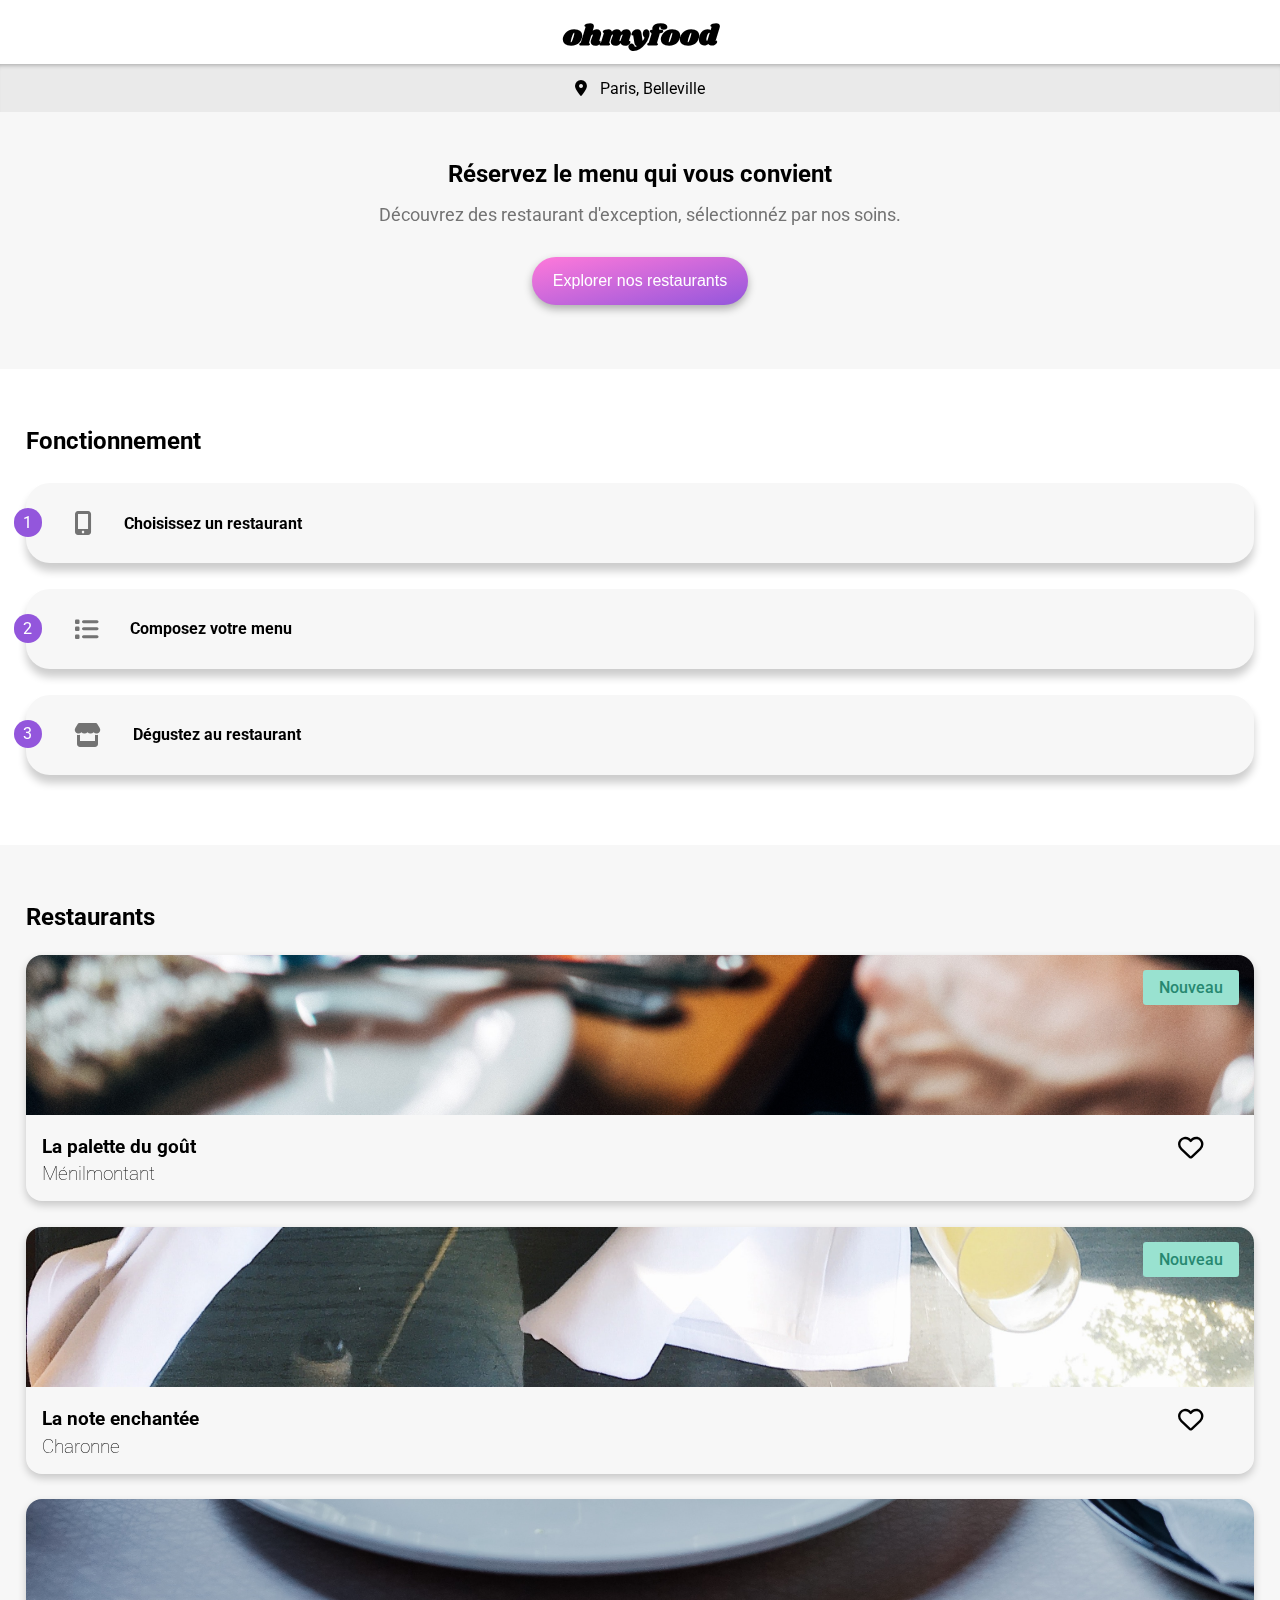
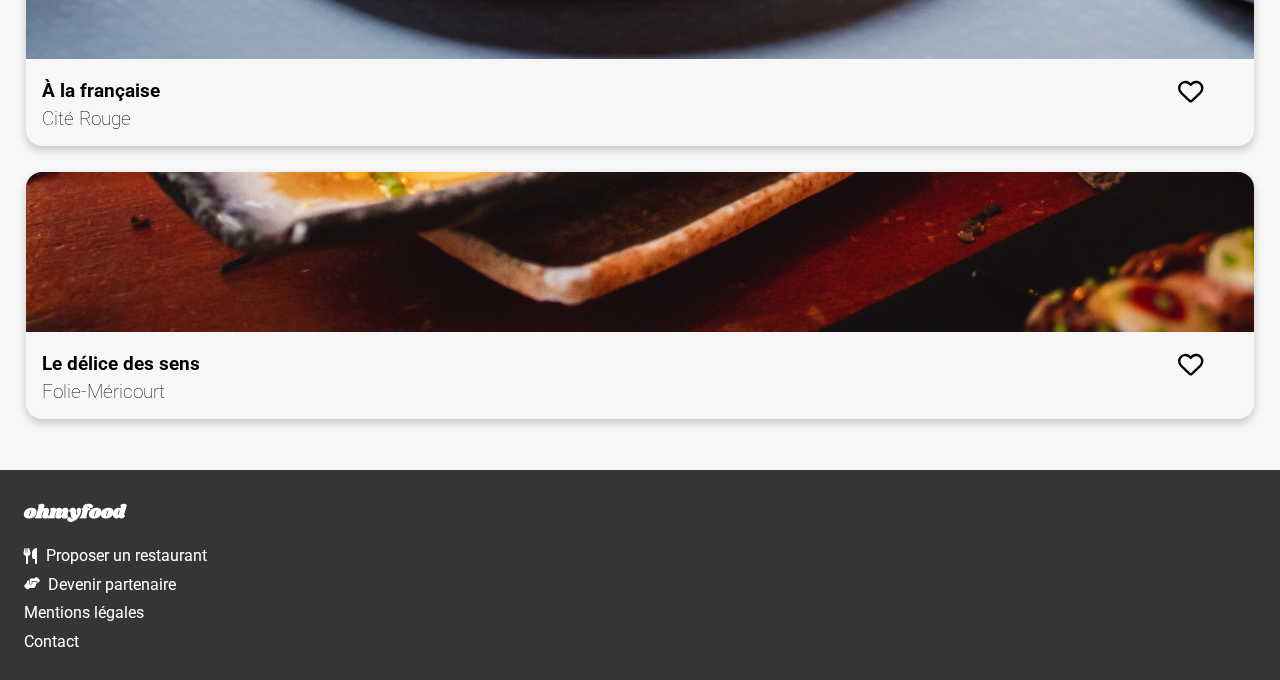
==== index.html @ 0cb82bc2 "added page loader and spinner" ====
<!DOCTYPE html>
<html lang="fr">
  <head>
    <meta charset="UTF-8" />
    <meta http-equiv="X-UA-Compatible" content="IE=edge" />
    <meta name="viewport" content="width=device-width, initial-scale=1.0" />
    <link rel="stylesheet" href="main.css" />
    <link
      rel="stylesheet"
      href="https://cdnjs.cloudflare.com/ajax/libs/font-awesome/6.2.0/css/all.min.css"
    />
    <title>ohmyfood</title>
  </head>
  <body>
    <div id="loader">
      <div id="spinner">
        <div id="spinner_2">
          <div id="spinner_3"></div>
        </div>
      </div>

      <h1 id="heading_spinner">ohmyfood</h1>
    </div>
    <nav class="navbar">
      <h1 class="heading_logo">ohmyfood</h1>
    </nav>
    <section class="location">
      <i class="fa-solid fa-location-dot"></i>
      <p>Paris, Belleville</p>
    </section>
    <section class="banner">
      <h2>Réservez le menu qui vous convient</h2>
      <p>Découvrez des restaurant d'exception, sélectionnéz par nos soins.</p>
      <button>Explorer nos restaurants</button>
    </section>
    <section class="operation">
      <h2 class="heading_operation">Fonctionnement</h2>
      <div class="card_operation">
        <span class="number_operation">1</span>
        <i class="icon_operation fa-solid fa-mobile-screen-button"></i>
        <p>Choisissez un restaurant</p>
      </div>
      <div class="card_operation">
        <span class="number_operation">2</span>
        <i class="icon_operation fa-solid fa-list"></i>
        <p>Composez votre menu</p>
      </div>
      <div class="card_operation">
        <span class="number_operation">3</span>
        <i class="icon_operation fa-solid fa-store"></i>
        <p>Dégustez au restaurant</p>
      </div>
    </section>
    <section id="restaurants" class="restaurants_cards">
      <h2>Restaurants</h2>
      <a href="pages/la-palette-du-gout.html">
        <div class="card">
          <img
            src="images/restaurants/jay-wennington-N_Y88TWmGwA-unsplash.jpg"
            alt="la-palette-du-gout"
          />
          <div id="new_restaurant">
            <span id="new_restaurant_text">Nouveau</span>
          </div>
          <div class="container">
            <div class="container_content">
              <h4>La palette du goût</h4>
              <p>Ménilmontant</p>
            </div>
            <div>
              <i class="heart fa-regular fa-heart"></i>
              <i class="full_heart fa-solid fa-heart"></i>
            </div>
          </div>
        </div>
      </a>
      <a href="pages/la-note-enchantee.html">
        <div class="card">
          <img
            src="images/restaurants/stil-u2Lp8tXIcjw-unsplash.jpg"
            alt="la-note-enchantée"
          />
          <div id="new_restaurant">
            <span id="new_restaurant_text">Nouveau</span>
          </div>
          <div class="container">
            <div class="container_content">
              <h4>La note enchantée</h4>
              <p>Charonne</p>
            </div>
            <i class="heart fa-regular fa-heart"></i>
            <i class="full_heart fa-solid fa-heart"></i>
          </div>
        </div>
      </a>
      <a href="pages/a-la-francais.html">
        <div class="card">
          <img
            src="images/restaurants/toa-heftiba-DQKerTsQwi0-unsplash.jpg"
            alt="à-la-française"
          />
          <div class="container">
            <div class="container_content">
              <h4>À la française</h4>
              <p>Cité Rouge</p>
            </div>
            <i class="heart fa-regular fa-heart"></i>
            <i class="full_heart fa-solid fa-heart"></i>
          </div>
        </div>
      </a>
      <a href="pages/le-delice-des-sens.html">
        <div class="card">
          <img
            src="images/restaurants/louis-hansel-shotsoflouis-qNBGVyOCY8Q-unsplash.jpg"
            alt="le-délice-des-sens"
          />
          <div class="container">
            <div class="container_content">
              <h4>Le délice des sens</h4>
              <p>Folie-Méricourt</p>
            </div>
            <i class="heart fa-regular fa-heart"></i>
            <i class="full_heart fa-solid fa-heart"></i>
          </div>
        </div>
      </a>
    </section>
    <footer class="footer">
      <a href="#"><h3>ohmyfood</h3></a>
      <a href="#" class="footer_link_icon">
        <i class="fa-solid fa-utensils"></i>
        <span>Proposer un restaurant</span>
      </a>
      <a href="#" class="footer_link_icon">
        <i class="fa-solid fa-handshake-angle"></i>
        <span>Devenir partenaire</span>
      </a>
      <a href="#">Mentions légales</a>
      <a href="#">Contact</a>
    </footer>
  </body>
</html>
---- main.css ----
/* Global variables */
@import url("https://fonts.googleapis.com/css2?family=Roboto:wght@300;400;500;700&family=Shrikhand&display=swap");
#loader {
  z-index: -10;
  position: fixed;
  top: 0;
  left: 0;
  display: flex;
  flex-direction: column;
  justify-content: center;
  align-items: center;
  height: 100vh;
  width: 100vw;
  background-image: linear-gradient(to bottom right, #9356dc, #278870);
  animation: loader 4.5s ease;
  opacity: 0;
}

#spinner {
  display: flex;
  justify-content: center;
  align-items: center;
  height: 4rem;
  width: 4rem;
  margin-bottom: 1rem;
  border: solid 5px #99e2d0;
  border-bottom-color: transparent;
  border-radius: 50%;
  animation: spinner 1.4s linear infinite;
}

#spinner_2 {
  display: flex;
  justify-content: center;
  align-items: center;
  height: 3rem;
  width: 3rem;
  border: solid 5px #9356dc;
  border-top-color: transparent;
  border-radius: 50%;
  animation: spinner 0.7s reverse linear infinite;
}

#spinner_3 {
  height: 2rem;
  width: 2rem;
  border: solid 5px #ff79da;
  border-right-color: transparent;
  border-radius: 50%;
  animation: spinner 0.7s linear infinite;
}

@keyframes second-spinner {
  0% {
    transform: rotate(360deg);
  }
  100% {
    transform: rotate(0deg);
  }
}
#heading_spinner {
  color: #ffffff;
}

/* Loader */
@keyframes loader {
  0% {
    z-index: 100;
    opacity: 1;
  }
  75% {
    opacity: 1;
  }
  100% {
    opacity: 0;
    z-index: 0;
  }
}
/* Spinner */
@keyframes spinner {
  0% {
    transform: rotate(0deg);
  }
  100% {
    transform: rotate(360deg);
  }
}
/* Menu List Fade in Animation */
@keyframes fadeIn {
  0% {
    opacity: 0;
    transform: translateY(20%);
  }
  100% {
    opacity: 1;
    transform: translateY(0%);
  }
}
/* Menu Check Icon Rotation */
@keyframes turnCheck {
  from {
    transform: rotate(0deg);
  }
  to {
    transform: rotate(360deg);
  }
}
* {
  margin: 0;
  padding: 0;
}

body {
  font-family: "Roboto", sans-serif;
}

h1 {
  font-family: "Shrikhand", cursive;
  font-size: 1.8rem;
}

/* Keeps nav and footer always on top and bottom */
.main_wrapper {
  display: flex;
  flex-direction: column;
  justify-content: flex-start;
  min-height: 100vh;
}

.footer {
  margin-top: auto;
}

/* Section Navbar */
.navbar {
  display: flex;
  justify-content: center;
  align-items: center;
  background-color: #ffffff;
  height: 4rem;
}
.navbar h1 {
  margin-top: 0.5rem;
}
.navbar a {
  color: #9356dc;
  text-decoration: none;
}

.location {
  display: flex;
  justify-content: center;
  align-items: center;
  height: 3rem;
  background-color: #eaeaea;
  box-shadow: inset 0px 5px 5px -4px rgba(0, 0, 0, 0.3);
}
.location i {
  margin-right: 0.8rem;
}

/* Section Banner */
.banner {
  background-color: #f7f7f7;
  padding: 2rem;
  text-align: center;
}
.banner h2 {
  margin: 0 1rem;
  padding: 1rem;
}
.banner p {
  margin: 0 0 2rem 0;
  font-size: 18px;
  color: #737373;
}

/* Section Operation */
.operation {
  display: flex;
  flex-direction: column;
  justify-content: center;
  margin: 2rem 0;
  padding: 1.6rem;
}
.operation h2 {
  margin: 0 0 1rem 0;
}

.number_operation {
  position: absolute;
  top: 25px;
  left: -12px;
  height: 0.8rem;
  width: 0.8rem;
  display: flex;
  justify-content: center;
  align-items: center;
  background-color: #9356dc;
  padding: 0.5rem;
  border-radius: 50%;
  color: #ffffff;
}

.card_operation {
  position: relative;
  display: flex;
  justify-content: flex-start;
  align-items: center;
  height: 5rem;
  margin: 0.8rem 0;
  background-color: #f7f7f7;
  border-radius: 1.5rem;
  box-shadow: 0 8px 8px rgba(0, 0, 0, 0.2);
  transition: 0.3s;
}
.card_operation p {
  font-weight: bold;
  font-size: 1rem;
}
.card_operation:hover {
  background-color: rgba(147, 86, 220, 0.1882352941);
  box-shadow: 0 15px 15px rgba(0, 0, 0, 0.3);
}
.card_operation:hover .icon_operation {
  color: #9356dc;
}

.icon_operation {
  margin: 0 2rem 0 3rem;
  color: #737373;
  font-size: 1.5rem;
}

/* Section cards restaurants */
.restaurants_cards {
  background-color: #f7f7f7;
  padding: 1.6rem;
}
.restaurants_cards a {
  text-decoration: none;
  color: black;
}
.restaurants_cards h2 {
  margin: 2rem 0 1.5rem 0;
}

.card {
  position: relative;
  margin-bottom: 1.6rem;
  box-shadow: 0 4px 8px 0 rgba(0, 0, 0, 0.2);
  transition: 0.3s;
  border-radius: 1rem;
  /* New Restaurant Icon */
}
.card:hover {
  box-shadow: 0 8px 16px 0 rgba(0, 0, 0, 0.2);
}
.card img {
  height: 10rem;
  object-fit: cover;
  object-position: bottom;
  border-radius: 1rem 1rem 0 0;
}
.card #new_restaurant {
  position: absolute;
  top: 15px;
  right: 15px;
  padding: 0.5rem 1rem;
  background-color: #99e2d0;
  border-radius: 0.2rem;
}
.card #new_restaurant_text {
  color: #278870;
  font-weight: 500;
}

.container {
  display: flex;
  justify-content: space-between;
  align-items: flex-start;
  padding: 1rem 1rem;
  font-size: 1.2rem;
}
.container p {
  margin-top: 0.3rem;
  font-weight: lighter;
}

/* Heart hover and transition */
.heart {
  position: absolute;
  right: 50px;
  z-index: 5;
  font-size: 1.6rem;
  transition: 0.8s ease-out;
}
.heart:hover {
  color: #9356dc;
}
.heart:hover + .full_heart {
  opacity: 1;
  transform: scale(1);
}

.full_heart {
  position: absolute;
  right: 50px;
  font-size: 1.6rem;
  color: #9356dc;
  transition: 0.8s ease-in-out;
  transform: scale(0.1);
  opacity: 0;
}

/* Footer */
.footer {
  display: flex;
  flex-direction: column;
  background-color: #353535;
  padding: 1.5rem;
}
.footer h3 {
  margin-bottom: 0.7rem;
  font-family: "Shrikhand", cursive;
}
.footer a {
  margin: 0.3rem 0;
  color: #ffffff;
  text-decoration: none;
}

.footer_link_icon {
  display: flex;
  align-items: center;
}
.footer_link_icon span {
  margin-left: 0.5rem;
}
.footer_link_icon .fa-handshake-angle {
  font-size: 0.8rem;
}

/* Positioning of back flash in navbar */
.right,
.left {
  flex: 1;
}

.left {
  margin: 0.5rem 0 0 2rem;
  font-size: 1.5rem;
}
.left i {
  color: black;
  transition: 0.2s;
}
.left i:hover {
  color: #9356dc;
  transform: scale(1.1);
}

.right {
  margin-right: 2rem;
}

/* Image section */
.img_restaurant {
  height: 14rem;
}

img {
  height: 18rem;
  width: 100%;
  object-fit: cover;
}

/* Section Menu */
.menu {
  padding: 1rem;
  background-color: #eaeaea;
  border-radius: 4rem 4rem 0 0;
}
.menu ul {
  list-style: none;
}

/* Heading Menu */
.menu_restaurant {
  position: relative;
  display: flex;
  justify-content: space-between;
  align-items: center;
  margin: 2rem 0;
}

#heart_restaurant {
  right: 20px;
}

#full_heart_restaurant {
  right: 20px;
}

/* Heading Menu Type */
.heading_menu_type {
  position: relative;
  margin-bottom: 2rem;
  font-size: 16px;
  font-weight: lighter;
}

.heading_menu_type::after {
  content: "";
  position: absolute;
  top: 25px;
  left: 0px;
  background-color: #99e2d0;
  height: 0.2rem;
  width: 2.5rem;
}

/* Menu Type (Starters, Mains, Desserts */
.menu_type {
  margin-bottom: 3rem;
}

/* Cards Restaurant */
.card_restaurant {
  display: flex;
  justify-content: space-between;
  height: 5rem;
  padding-left: 1rem;
  background-color: #ffffff;
  overflow: hidden;
  cursor: pointer;
}

.dish_name {
  font-size: 1.3rem;
  margin: 0 0 0.2rem 0;
  font-weight: 500;
  white-space: nowrap;
  text-overflow: ellipsis;
  overflow: hidden;
}

.dish_text {
  display: flex;
  flex-direction: column;
  justify-content: space-between;
  margin: 1rem 0;
  white-space: nowrap;
  text-overflow: ellipsis;
  overflow: hidden;
}

.dish_side {
  color: #737373;
  white-space: nowrap;
  text-overflow: ellipsis;
  overflow: hidden;
}

.dish_price {
  display: flex;
  align-items: flex-end;
  margin: 0 3rem 1rem auto;
  font-weight: 500;
}

.dish_check {
  display: flex;
  justify-content: center;
  align-items: center;
  margin-left: -1rem;
  margin-right: -3rem;
  padding: 1rem 1.4rem;
  width: 0;
  background-color: #99e2d0;
  border-radius: 0 1rem 1rem 0;
  visibility: hidden;
  transition: 0.7s;
}

.icon_check {
  color: #ffffff;
  font-size: 1.6rem;
}

/* Animation Check Dish */
.card_restaurant:hover .dish_check {
  margin-right: 0;
  width: 2rem;
  visibility: visible;
}

.card_restaurant:hover .icon_check {
  animation: turnCheck 0.7s;
}

/* Animation for menu */
.fade_in {
  animation: fadeIn 1.2s ease-out forwards;
  opacity: 0;
  transform: translateY(200%);
}

.fade_in_1 {
  animation-delay: 200ms;
}

.fade_in_2 {
  animation-delay: 400ms;
}

.fade_in_3 {
  animation-delay: 600ms;
}

.fade_in_4 {
  animation-delay: 800ms;
}

.fade_in_5 {
  animation-delay: 1000ms;
}

.fade_in_6 {
  animation-delay: 1200ms;
}

.fade_in_7 {
  animation-delay: 1400ms;
}

.fade_in_8 {
  animation-delay: 1600ms;
}

.fade_in_9 {
  animation-delay: 1800ms;
}

.fade_in_10 {
  animation-delay: 2000ms;
}

.fade_in_11 {
  animation-delay: 2200ms;
}

/* Button Restaurant */
#button_restaurant {
  display: flex;
  justify-content: center;
  align-items: center;
}
#button_restaurant button {
  width: 50%;
}

button {
  cursor: pointer;
  height: 3rem;
  margin-bottom: 2rem;
  padding: 0 1.3rem;
  transition: 0.3s;
  background-image: linear-gradient(to bottom right, #ff79da, #9356dc);
  border-radius: 1.5rem;
  border: none;
  box-shadow: 0 4px 8px rgba(0, 0, 0, 0.3);
  color: #ffffff;
  font-size: 1rem;
  font-weight: 500;
}

button:hover {
  box-shadow: 0 8px 16px rgba(0, 0, 0, 0.3);
  background-image: linear-gradient(to bottom right, rgba(255, 121, 218, 0.8196078431), rgba(147, 86, 220, 0.8196078431));
}

/*# sourceMappingURL=main.css.map */
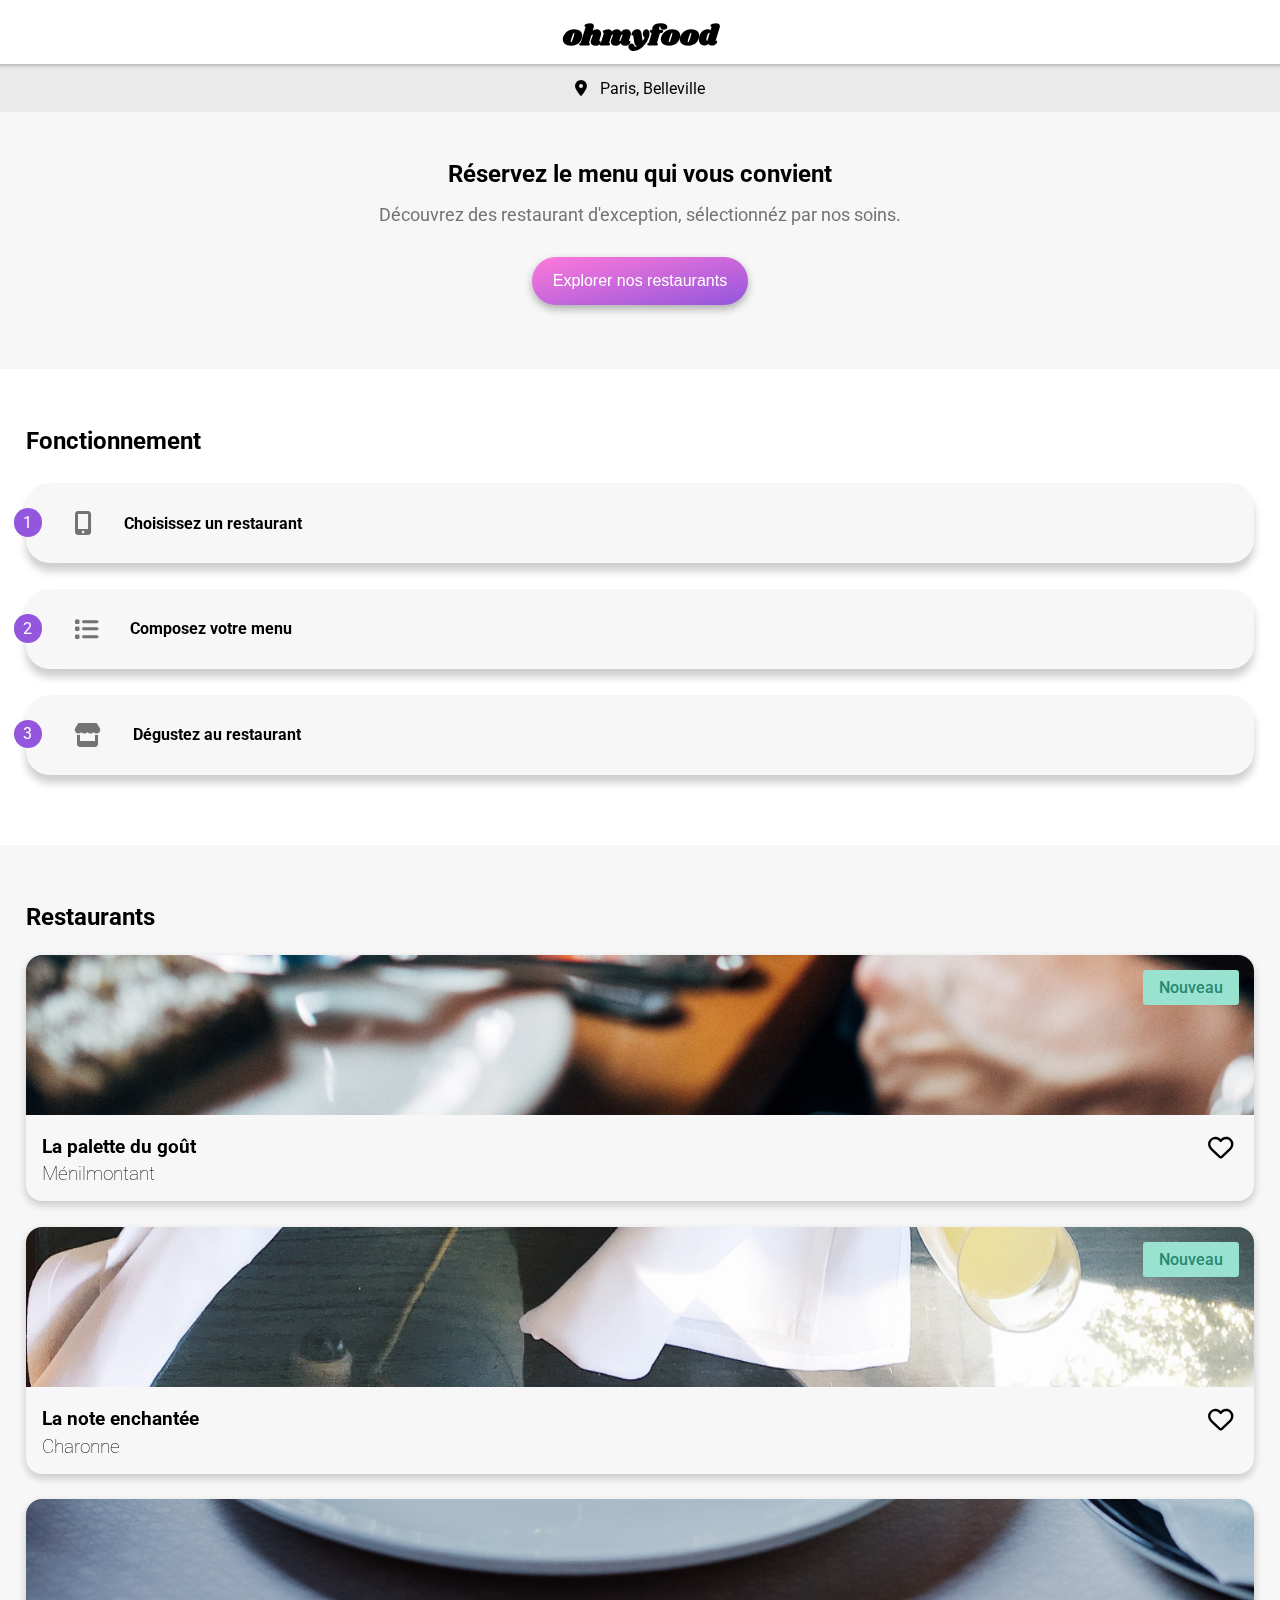
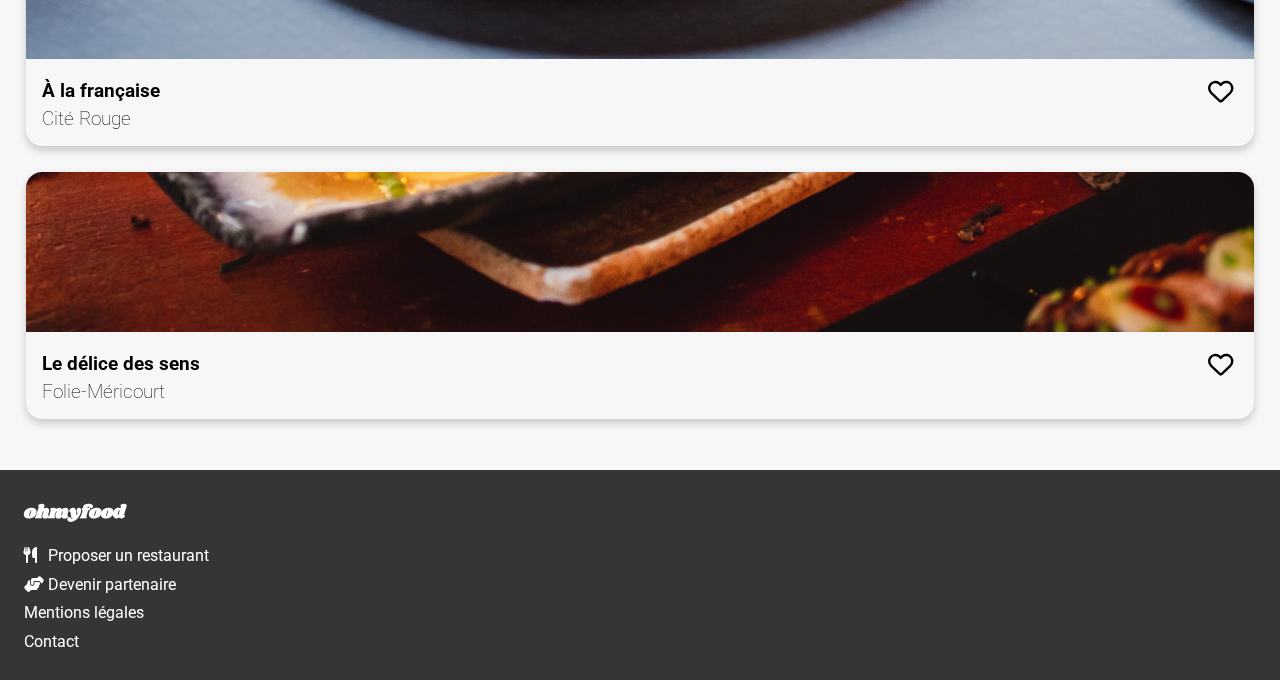
==== commit 6bb1f52e: "changes to css classes" ====
--- a/index.html
+++ b/index.html
@@ -4,7 +4,8 @@
     <meta charset="UTF-8" />
     <meta http-equiv="X-UA-Compatible" content="IE=edge" />
     <meta name="viewport" content="width=device-width, initial-scale=1.0" />
-    <link rel="stylesheet" href="main.css" />
+    <link rel="stylesheet" href="assets/main.css" />
+    <!-- FontAwesome Link -->
     <link
       rel="stylesheet"
       href="https://cdnjs.cloudflare.com/ajax/libs/font-awesome/6.2.0/css/all.min.css"
@@ -12,132 +13,152 @@
     <title>ohmyfood</title>
   </head>
   <body>
-    <div id="loader">
-      <div id="spinner">
-        <div id="spinner_2">
-          <div id="spinner_3"></div>
+    <header>
+      <!-- Navbar -->
+      <nav class="navbar">
+        <h1 class="navbar__logo">ohmyfood</h1>
+      </nav>
+    </header>
+    <main>
+      <!-- CSS Loader -->
+      <div id="loader">
+        <div id="spinner">
+          <div id="spinner_2">
+            <div id="spinner_3"></div>
+          </div>
         </div>
+        <span id="heading_spinner">ohmyfood</span>
       </div>
-
-      <h1 id="heading_spinner">ohmyfood</h1>
-    </div>
-    <nav class="navbar">
-      <h1 class="heading_logo">ohmyfood</h1>
-    </nav>
-    <section class="location">
-      <i class="fa-solid fa-location-dot"></i>
-      <p>Paris, Belleville</p>
-    </section>
-    <section class="banner">
-      <h2>Réservez le menu qui vous convient</h2>
-      <p>Découvrez des restaurant d'exception, sélectionnéz par nos soins.</p>
-      <button>Explorer nos restaurants</button>
-    </section>
-    <section class="operation">
-      <h2 class="heading_operation">Fonctionnement</h2>
-      <div class="card_operation">
-        <span class="number_operation">1</span>
-        <i class="icon_operation fa-solid fa-mobile-screen-button"></i>
-        <p>Choisissez un restaurant</p>
+      <!-- Main Content -->
+      <div class="location">
+        <i class="fa-solid fa-location-dot"></i>
+        <p>Paris, Belleville</p>
       </div>
-      <div class="card_operation">
-        <span class="number_operation">2</span>
-        <i class="icon_operation fa-solid fa-list"></i>
-        <p>Composez votre menu</p>
-      </div>
-      <div class="card_operation">
-        <span class="number_operation">3</span>
-        <i class="icon_operation fa-solid fa-store"></i>
-        <p>Dégustez au restaurant</p>
-      </div>
-    </section>
-    <section id="restaurants" class="restaurants_cards">
-      <h2>Restaurants</h2>
-      <a href="pages/la-palette-du-gout.html">
-        <div class="card">
-          <img
-            src="images/restaurants/jay-wennington-N_Y88TWmGwA-unsplash.jpg"
-            alt="la-palette-du-gout"
-          />
-          <div id="new_restaurant">
-            <span id="new_restaurant_text">Nouveau</span>
-          </div>
-          <div class="container">
-            <div class="container_content">
-              <h4>La palette du goût</h4>
-              <p>Ménilmontant</p>
+      <section class="banner">
+        <h2 class="banner__heading">Réservez le menu qui vous convient</h2>
+        <p class="banner__text">
+          Découvrez des restaurant d'exception, sélectionnéz par nos soins.
+        </p>
+        <button>Explorer nos restaurants</button>
+      </section>
+      <section class="operation">
+        <h2 class="operation__heading">Fonctionnement</h2>
+        <div class="operation__card">
+          <span class="operation__card__number">1</span>
+          <i class="operation__card__icon fa-solid fa-mobile-screen-button"></i>
+          <p class="operation__card__text">Choisissez un restaurant</p>
+        </div>
+        <div class="operation__card">
+          <span class="operation__card__number">2</span>
+          <i class="operation__card__icon fa-solid fa-list"></i>
+          <p class="operation__card__text">Composez votre menu</p>
+        </div>
+        <div class="operation__card">
+          <span class="operation__card__number">3</span>
+          <i class="operation__card__icon fa-solid fa-store"></i>
+          <p class="operation__card__text">Dégustez au restaurant</p>
+        </div>
+      </section>
+      <section class="restaurants__cards">
+        <h2 class="restaurants__cards__heading">Restaurants</h2>
+        <a href="pages/la-palette-du-gout.html">
+          <div class="card">
+            <img
+              class="card__img"
+              src="assets/images/restaurants/jay-wennington-N_Y88TWmGwA-unsplash.jpg"
+              alt="la-palette-du-gout"
+            />
+            <div class="card__new__icon">
+              <span class="card__new__text">Nouveau</span>
             </div>
-            <div>
-              <i class="heart fa-regular fa-heart"></i>
-              <i class="full_heart fa-solid fa-heart"></i>
+            <div class="container">
+              <div class="container__content">
+                <h4>La palette du goût</h4>
+                <p class="container__text">Ménilmontant</p>
+              </div>
+              <div class="heart">
+                <i class="heart__icon fa-regular fa-heart"></i>
+                <i class="full_heart fa-solid fa-heart"></i>
+              </div>
             </div>
           </div>
-        </div>
+        </a>
+        <a href="pages/la-note-enchantee.html">
+          <div class="card">
+            <img
+              class="card__img"
+              src="assets/images/restaurants/stil-u2Lp8tXIcjw-unsplash.jpg"
+              alt="la-note-enchantée"
+            />
+            <div class="card__new__icon">
+              <span class="card__new__text">Nouveau</span>
+            </div>
+            <div class="container">
+              <div class="container__content">
+                <h4>La note enchantée</h4>
+                <p class="container__text">Charonne</p>
+              </div>
+              <div class="heart">
+                <i class="heart__icon fa-regular fa-heart"></i>
+                <i class="full_heart fa-solid fa-heart"></i>
+              </div>
+            </div>
+          </div>
+        </a>
+        <a href="pages/a-la-francais.html">
+          <div class="card">
+            <img
+              class="card__img"
+              src="assets/images/restaurants/toa-heftiba-DQKerTsQwi0-unsplash.jpg"
+              alt="à-la-française"
+            />
+            <div class="container">
+              <div class="container__content">
+                <h4>À la française</h4>
+                <p class="container__text">Cité Rouge</p>
+              </div>
+              <div class="heart">
+                <i class="heart__icon fa-regular fa-heart"></i>
+                <i class="full_heart fa-solid fa-heart"></i>
+              </div>
+            </div>
+          </div>
+        </a>
+        <a href="pages/le-delice-des-sens.html">
+          <div class="card">
+            <img
+              class="card__img"
+              src="assets/images/restaurants/louis-hansel-shotsoflouis-qNBGVyOCY8Q-unsplash.jpg"
+              alt="le-délice-des-sens"
+            />
+            <div class="container">
+              <div class="container__content">
+                <h4>Le délice des sens</h4>
+                <p class="container__text">Folie-Méricourt</p>
+              </div>
+              <div class="heart">
+                <i class="heart__icon fa-regular fa-heart"></i>
+                <i class="full_heart fa-solid fa-heart"></i>
+              </div>
+            </div>
+          </div>
+        </a>
+      </section>
+    </main>
+    <footer class="footer">
+      <a class="footer__link" href="#"
+        ><h3 class="footer__heading">ohmyfood</h3></a
+      >
+      <a class="footer__link" href="#" class="footer__icon">
+        <i class="fa-solid fa-utensils"></i>
+        <span class="footer__icon__text">Proposer un restaurant</span>
       </a>
-      <a href="pages/la-note-enchantee.html">
-        <div class="card">
-          <img
-            src="images/restaurants/stil-u2Lp8tXIcjw-unsplash.jpg"
-            alt="la-note-enchantée"
-          />
-          <div id="new_restaurant">
-            <span id="new_restaurant_text">Nouveau</span>
-          </div>
-          <div class="container">
-            <div class="container_content">
-              <h4>La note enchantée</h4>
-              <p>Charonne</p>
-            </div>
-            <i class="heart fa-regular fa-heart"></i>
-            <i class="full_heart fa-solid fa-heart"></i>
-          </div>
-        </div>
-      </a>
-      <a href="pages/a-la-francais.html">
-        <div class="card">
-          <img
-            src="images/restaurants/toa-heftiba-DQKerTsQwi0-unsplash.jpg"
-            alt="à-la-française"
-          />
-          <div class="container">
-            <div class="container_content">
-              <h4>À la française</h4>
-              <p>Cité Rouge</p>
-            </div>
-            <i class="heart fa-regular fa-heart"></i>
-            <i class="full_heart fa-solid fa-heart"></i>
-          </div>
-        </div>
-      </a>
-      <a href="pages/le-delice-des-sens.html">
-        <div class="card">
-          <img
-            src="images/restaurants/louis-hansel-shotsoflouis-qNBGVyOCY8Q-unsplash.jpg"
-            alt="le-délice-des-sens"
-          />
-          <div class="container">
-            <div class="container_content">
-              <h4>Le délice des sens</h4>
-              <p>Folie-Méricourt</p>
-            </div>
-            <i class="heart fa-regular fa-heart"></i>
-            <i class="full_heart fa-solid fa-heart"></i>
-          </div>
-        </div>
-      </a>
-    </section>
-    <footer class="footer">
-      <a href="#"><h3>ohmyfood</h3></a>
-      <a href="#" class="footer_link_icon">
-        <i class="fa-solid fa-utensils"></i>
-        <span>Proposer un restaurant</span>
-      </a>
-      <a href="#" class="footer_link_icon">
+      <a class="footer__link" href="#" class="footer__icon">
         <i class="fa-solid fa-handshake-angle"></i>
         <span>Devenir partenaire</span>
       </a>
-      <a href="#">Mentions légales</a>
-      <a href="#">Contact</a>
+      <a class="footer__link" href="#">Mentions légales</a>
+      <a class="footer__link" href="mailto:ohmyfood@omg.com">Contact</a>
     </footer>
   </body>
 </html>
--- a/assets/main.css
+++ b/assets/main.css
@@ -0,0 +1,590 @@
+/* Global variables */
+@import url("https://fonts.googleapis.com/css2?family=Roboto:wght@300;400;500;700&family=Shrikhand&display=swap");
+#loader {
+  z-index: -10;
+  position: fixed;
+  top: 0;
+  left: 0;
+  display: flex;
+  flex-direction: column;
+  justify-content: center;
+  align-items: center;
+  height: 100vh;
+  width: 100vw;
+  background-image: linear-gradient(to top, #9356dc, #353535);
+  animation: loader 0.1s ease;
+  opacity: 0;
+}
+
+#spinner {
+  display: flex;
+  justify-content: center;
+  align-items: center;
+  height: 4rem;
+  width: 4rem;
+  margin-bottom: 1rem;
+  border: solid 5px #99e2d0;
+  border-bottom-color: transparent;
+  border-radius: 50%;
+  animation: spinner 1.4s linear infinite;
+}
+
+#spinner_2 {
+  display: flex;
+  justify-content: center;
+  align-items: center;
+  height: 3rem;
+  width: 3rem;
+  border: solid 5px #ff79da;
+  border-top-color: transparent;
+  border-radius: 50%;
+  animation: spinner 0.7s reverse linear infinite;
+}
+
+#spinner_3 {
+  height: 2rem;
+  width: 2rem;
+  border: solid 5px #ae80e5;
+  border-right-color: transparent;
+  border-radius: 50%;
+  animation: spinner 0.7s linear infinite;
+}
+
+#heading_spinner {
+  font-size: 2.5rem;
+  font-family: "Shrikhand", cursive;
+  text-shadow: 0.1em 0.1em 0 #353535;
+  color: #99e2d0;
+  animation: heading 4.5s infinite;
+  opacity: 1;
+}
+
+/* Loader */
+@keyframes loader {
+  0% {
+    z-index: 100;
+    opacity: 1;
+  }
+  75% {
+    opacity: 1;
+  }
+  100% {
+    opacity: 0;
+    z-index: 0;
+  }
+}
+@keyframes heading {
+  0% {
+    color: #ffffff;
+    opacity: 0;
+    transform: scale(0.1);
+  }
+  30% {
+    color: #99e2d0;
+    transform: scale(1.4);
+    text-shadow: 0.3em 0.3em 0 #353535;
+  }
+  60% {
+    color: #9356dc;
+    transform: scale(1);
+    text-shadow: 0.1em 0.1em 0 #353535;
+  }
+  100% {
+    color: #ff79da;
+    opacity: 1;
+    transform: scale(1.3);
+    text-shadow: 0.3em 0.3em 0 #353535;
+  }
+}
+/* Spinner */
+@keyframes spinner {
+  0% {
+    transform: rotate(0deg);
+  }
+  100% {
+    transform: rotate(360deg);
+  }
+}
+/* Menu List Fade in Animation */
+@keyframes fadeIn {
+  0% {
+    opacity: 0;
+    transform: translateY(20%);
+  }
+  100% {
+    opacity: 1;
+    transform: translateY(0%);
+  }
+}
+/* Menu Check Icon Rotation */
+@keyframes turnCheck {
+  from {
+    transform: rotate(0deg);
+  }
+  to {
+    transform: rotate(360deg);
+  }
+}
+* {
+  margin: 0;
+  padding: 0;
+  box-sizing: border-box;
+}
+
+body {
+  font-family: "Roboto", sans-serif;
+}
+
+h1 {
+  font-family: "Shrikhand", cursive;
+  font-size: 1.8rem;
+}
+
+/* Keeps nav and footer always on top and bottom */
+.main_wrapper {
+  display: flex;
+  flex-direction: column;
+  justify-content: flex-start;
+  min-height: 100vh;
+}
+
+.footer {
+  margin-top: auto;
+}
+
+/* Section Navbar */
+.navbar {
+  display: flex;
+  justify-content: center;
+  align-items: center;
+  background-color: #ffffff;
+  height: 4rem;
+}
+.navbar__logo {
+  margin-top: 0.5rem;
+}
+.navbar__link {
+  color: #9356dc;
+  text-decoration: none;
+}
+
+.location {
+  display: flex;
+  justify-content: center;
+  align-items: center;
+  height: 3rem;
+  background-color: #eaeaea;
+  box-shadow: inset 0px 5px 5px -4px rgba(0, 0, 0, 0.3);
+}
+.location i {
+  margin-right: 0.8rem;
+}
+
+/* Section Banner */
+.banner {
+  background-color: #f7f7f7;
+  padding: 2rem;
+  text-align: center;
+}
+.banner__heading {
+  margin: 0 1rem;
+  padding: 1rem;
+}
+.banner__text {
+  margin: 0 0 2rem 0;
+  font-size: 18px;
+  color: #737373;
+}
+
+/* Section Operation */
+.operation {
+  display: flex;
+  flex-direction: column;
+  justify-content: center;
+  margin: 2rem 0;
+  padding: 1.6rem;
+}
+.operation__heading {
+  margin: 0 0 1rem 0;
+}
+
+.operation__card {
+  position: relative;
+  display: flex;
+  justify-content: flex-start;
+  align-items: center;
+  height: 5rem;
+  margin: 0.8rem 0;
+  background-color: #f7f7f7;
+  border-radius: 1.5rem;
+  box-shadow: 0 8px 8px rgba(0, 0, 0, 0.2);
+  transition: 0.3s;
+}
+.operation__card__text {
+  font-weight: bold;
+  font-size: 1rem;
+}
+.operation__card:hover {
+  background-color: rgba(147, 86, 220, 0.1882352941);
+  box-shadow: 0 15px 15px rgba(0, 0, 0, 0.3);
+}
+.operation__card:hover .operation__card__icon {
+  color: #9356dc;
+}
+.operation__card__number {
+  position: absolute;
+  top: 25px;
+  left: -12px;
+  height: 1.8rem;
+  width: 1.8rem;
+  display: flex;
+  justify-content: center;
+  align-items: center;
+  background-color: #9356dc;
+  padding: 0.5rem;
+  border-radius: 50%;
+  color: #ffffff;
+}
+.operation__card__icon {
+  margin: 0 2rem 0 3rem;
+  color: #737373;
+  font-size: 1.5rem;
+}
+
+/* Section cards restaurants */
+.restaurants__cards {
+  background-color: #f7f7f7;
+  padding: 1.6rem;
+}
+.restaurants__cards a {
+  text-decoration: none;
+  color: black;
+}
+.restaurants__cards__heading {
+  margin: 2rem 0 1.5rem 0;
+}
+
+.card {
+  position: relative;
+  margin-bottom: 1.6rem;
+  box-shadow: 0 4px 8px 0 rgba(0, 0, 0, 0.2);
+  transition: 0.3s;
+  border-radius: 1rem;
+  /* New Restaurant Icon */
+}
+.card:hover {
+  box-shadow: 0 8px 16px 0 rgba(0, 0, 0, 0.2);
+}
+.card__img {
+  height: 10rem;
+  width: 100%;
+  object-fit: cover;
+  object-position: bottom;
+  border-radius: 1rem 1rem 0 0;
+}
+.card__new__icon {
+  position: absolute;
+  top: 15px;
+  right: 15px;
+  padding: 0.5rem 1rem;
+  background-color: #99e2d0;
+  border-radius: 0.2rem;
+}
+.card__new__text {
+  color: #278870;
+  font-weight: 500;
+}
+
+.container {
+  display: flex;
+  justify-content: space-between;
+  align-items: flex-start;
+  padding: 1rem 1rem;
+  font-size: 1.2rem;
+}
+.container__text {
+  margin-top: 0.3rem;
+  font-weight: lighter;
+}
+
+/* Heart hover and transition */
+.heart {
+  font-size: 1.6rem;
+}
+.heart__icon {
+  position: absolute;
+  right: 20px;
+  z-index: 5;
+  transition: 0.8s ease-out;
+}
+.heart__icon:hover {
+  cursor: pointer;
+  color: #9356dc;
+}
+.heart__icon:hover + .full_heart {
+  opacity: 1;
+  transform: scale(1);
+}
+.heart .full_heart {
+  position: absolute;
+  right: 20px;
+  font-size: 1.6rem;
+  color: #9356dc;
+  transition: 0.8s ease-in-out;
+  transform: scale(0.1);
+  opacity: 0;
+}
+
+/* Footer */
+.footer {
+  display: flex;
+  flex-direction: column;
+  background-color: #353535;
+  padding: 1.5rem;
+}
+.footer__heading {
+  margin-bottom: 0.7rem;
+  font-family: "Shrikhand", cursive;
+}
+.footer__link {
+  margin: 0.3rem 0;
+  color: #ffffff;
+  text-decoration: none;
+}
+.footer__icon {
+  display: flex;
+  align-items: center;
+}
+.footer__icon__text {
+  margin-left: 0.4rem;
+}
+.footer__icon .fa-handshake-angle {
+  font-size: 0.8rem;
+}
+
+/* Positioning of back flash in navbar */
+.nav__restaurant__right, .nav__restaurant__left {
+  flex: 1;
+}
+.nav__restaurant__left {
+  margin: 0.5rem 0 0 2rem;
+  font-size: 1.5rem;
+}
+.nav__restaurant__left__icon {
+  color: black;
+  transition: 0.2s;
+}
+.nav__restaurant__left__icon:hover {
+  color: #9356dc;
+  transform: scale(1.1);
+}
+.nav__restaurant__right {
+  margin-right: 2rem;
+}
+
+/* Image section */
+.restaurant__img {
+  height: 14rem;
+}
+.restaurant__img__photo {
+  height: 18rem;
+  width: 100%;
+  object-fit: cover;
+}
+
+/* Section Menu */
+.menu {
+  padding: 1rem;
+  background-color: #eaeaea;
+  border-radius: 4rem 4rem 0 0;
+}
+.menu ul {
+  list-style: none;
+}
+
+/* Heading Menu */
+.menu__restaurant {
+  position: relative;
+  display: flex;
+  justify-content: space-between;
+  align-items: center;
+  margin: 2rem 0;
+}
+
+.menu__restaurant__heart {
+  position: absolute;
+  top: 5px;
+  right: -5px;
+}
+
+.menu__type {
+  margin-bottom: 3rem;
+  /* Heading Menu Type */
+}
+.menu__type__heading {
+  position: relative;
+  margin-bottom: 2rem;
+  font-size: 16px;
+  font-weight: lighter;
+}
+.menu__type__heading::after {
+  content: "";
+  position: absolute;
+  top: 25px;
+  left: 0px;
+  background-color: #99e2d0;
+  height: 0.2rem;
+  width: 2.5rem;
+}
+
+/* Menu Type (Starters, Mains, Desserts */
+/* Cards Restaurant */
+.card__restaurant {
+  display: flex;
+  justify-content: space-between;
+  height: 5rem;
+  padding-left: 1rem;
+  background-color: #ffffff;
+  overflow: hidden;
+  cursor: pointer;
+  /* Animation Check Dish */
+}
+.card__restaurant:hover .check {
+  margin-right: 0;
+  width: 4rem;
+  visibility: visible;
+}
+.card__restaurant:hover .check__icon {
+  animation: turnCheck 0.5s ease;
+}
+
+.dish {
+  display: flex;
+  flex-direction: column;
+  justify-content: space-between;
+  margin: 1rem 0;
+  white-space: nowrap;
+  text-overflow: ellipsis;
+  overflow: hidden;
+}
+.dish__name {
+  font-size: 1.3rem;
+  margin: 0 0 0.2rem 0;
+  font-weight: 500;
+  white-space: nowrap;
+  text-overflow: ellipsis;
+  overflow: hidden;
+}
+.dish__side {
+  color: #737373;
+  white-space: nowrap;
+  text-overflow: ellipsis;
+  overflow: hidden;
+}
+.dish__price {
+  display: flex;
+  align-items: flex-end;
+  margin: 0 3rem 1rem auto;
+  font-weight: 500;
+}
+
+.check {
+  display: flex;
+  justify-content: center;
+  align-items: center;
+  margin-left: -1rem;
+  margin-right: -3rem;
+  padding: 1rem 1.4rem;
+  width: 0;
+  background-color: #99e2d0;
+  border-radius: 0 1rem 1rem 0;
+  visibility: hidden;
+  transition: 0.5s;
+}
+.check__icon {
+  color: #ffffff;
+  font-size: 1.6rem;
+}
+
+/* Animation for menu */
+.fade_in {
+  animation: fadeIn 1.2s ease-out forwards;
+  opacity: 0;
+  transform: translateY(200%);
+}
+
+.fade_in_1 {
+  animation-delay: 200ms;
+}
+
+.fade_in_2 {
+  animation-delay: 400ms;
+}
+
+.fade_in_3 {
+  animation-delay: 600ms;
+}
+
+.fade_in_4 {
+  animation-delay: 800ms;
+}
+
+.fade_in_5 {
+  animation-delay: 1000ms;
+}
+
+.fade_in_6 {
+  animation-delay: 1200ms;
+}
+
+.fade_in_7 {
+  animation-delay: 1400ms;
+}
+
+.fade_in_8 {
+  animation-delay: 1600ms;
+}
+
+.fade_in_9 {
+  animation-delay: 1800ms;
+}
+
+.fade_in_10 {
+  animation-delay: 2000ms;
+}
+
+.fade_in_11 {
+  animation-delay: 2200ms;
+}
+
+/* Button Restaurant */
+#button_restaurant {
+  display: flex;
+  justify-content: center;
+  align-items: center;
+}
+#button_restaurant button {
+  width: 50%;
+}
+
+button {
+  cursor: pointer;
+  height: 3rem;
+  margin-bottom: 2rem;
+  padding: 0 1.3rem;
+  transition: 0.3s;
+  background-image: linear-gradient(to bottom right, #ff79da, #9356dc);
+  border-radius: 1.5rem;
+  border: none;
+  box-shadow: 0 4px 8px rgba(0, 0, 0, 0.3);
+  color: #ffffff;
+  font-size: 1rem;
+  font-weight: 500;
+}
+
+button:hover {
+  box-shadow: 0 8px 16px rgba(0, 0, 0, 0.3);
+  background-image: linear-gradient(to bottom right, rgba(255, 121, 218, 0.8196078431), rgba(147, 86, 220, 0.8196078431));
+}
+
+/*# sourceMappingURL=main.css.map */
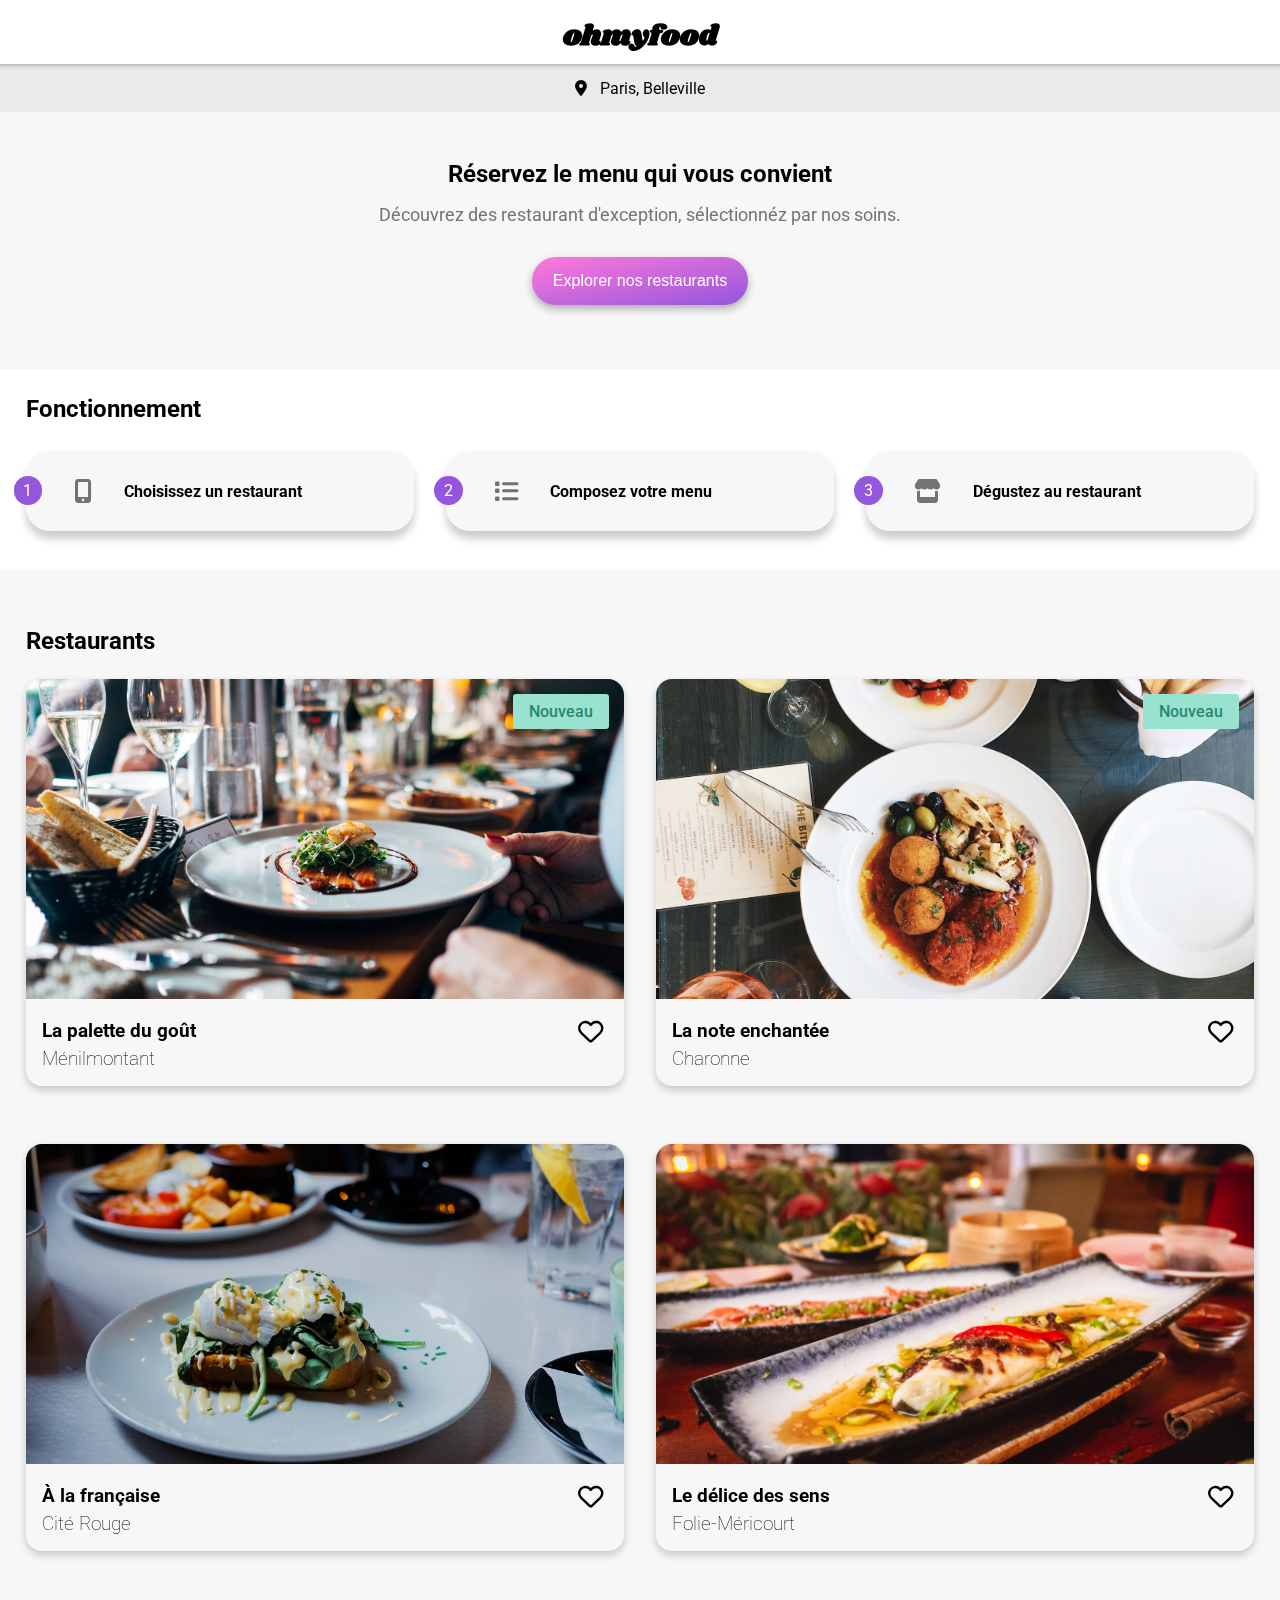
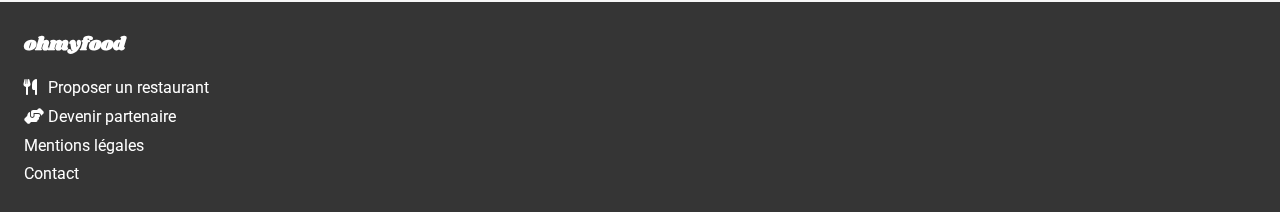
==== commit 91a617e5: "media queries for desktop and tablette" ====
--- a/index.html
+++ b/index.html
@@ -43,106 +43,112 @@
       </section>
       <section class="operation">
         <h2 class="operation__heading">Fonctionnement</h2>
-        <div class="operation__card">
-          <span class="operation__card__number">1</span>
-          <i class="operation__card__icon fa-solid fa-mobile-screen-button"></i>
-          <p class="operation__card__text">Choisissez un restaurant</p>
-        </div>
-        <div class="operation__card">
-          <span class="operation__card__number">2</span>
-          <i class="operation__card__icon fa-solid fa-list"></i>
-          <p class="operation__card__text">Composez votre menu</p>
-        </div>
-        <div class="operation__card">
-          <span class="operation__card__number">3</span>
-          <i class="operation__card__icon fa-solid fa-store"></i>
-          <p class="operation__card__text">Dégustez au restaurant</p>
+        <div class="operation__cards">
+          <div class="operation__card">
+            <span class="operation__card__number">1</span>
+            <i
+              class="operation__card__icon fa-solid fa-mobile-screen-button"
+            ></i>
+            <p class="operation__card__text">Choisissez un restaurant</p>
+          </div>
+          <div class="operation__card">
+            <span class="operation__card__number">2</span>
+            <i class="operation__card__icon fa-solid fa-list"></i>
+            <p class="operation__card__text">Composez votre menu</p>
+          </div>
+          <div class="operation__card">
+            <span class="operation__card__number">3</span>
+            <i class="operation__card__icon fa-solid fa-store"></i>
+            <p class="operation__card__text">Dégustez au restaurant</p>
+          </div>
         </div>
       </section>
       <section class="restaurants__cards">
         <h2 class="restaurants__cards__heading">Restaurants</h2>
-        <a href="pages/la-palette-du-gout.html">
-          <div class="card">
-            <img
-              class="card__img"
-              src="assets/images/restaurants/jay-wennington-N_Y88TWmGwA-unsplash.jpg"
-              alt="la-palette-du-gout"
-            />
-            <div class="card__new__icon">
-              <span class="card__new__text">Nouveau</span>
-            </div>
-            <div class="container">
-              <div class="container__content">
-                <h4>La palette du goût</h4>
-                <p class="container__text">Ménilmontant</p>
+        <div class="restaurants__cards__container">
+          <a href="pages/la-palette-du-gout.html">
+            <div class="card">
+              <img
+                class="card__img"
+                src="assets/images/restaurants/jay-wennington-N_Y88TWmGwA-unsplash.jpg"
+                alt="la-palette-du-gout"
+              />
+              <div class="card__new__icon">
+                <span class="card__new__text">Nouveau</span>
               </div>
-              <div class="heart">
-                <i class="heart__icon fa-regular fa-heart"></i>
-                <i class="full_heart fa-solid fa-heart"></i>
+              <div class="container">
+                <div class="container__content">
+                  <h4>La palette du goût</h4>
+                  <p class="container__text">Ménilmontant</p>
+                </div>
+                <div class="heart">
+                  <i class="heart__icon fa-regular fa-heart"></i>
+                  <i class="full_heart fa-solid fa-heart"></i>
+                </div>
               </div>
             </div>
-          </div>
-        </a>
-        <a href="pages/la-note-enchantee.html">
-          <div class="card">
-            <img
-              class="card__img"
-              src="assets/images/restaurants/stil-u2Lp8tXIcjw-unsplash.jpg"
-              alt="la-note-enchantée"
-            />
-            <div class="card__new__icon">
-              <span class="card__new__text">Nouveau</span>
-            </div>
-            <div class="container">
-              <div class="container__content">
-                <h4>La note enchantée</h4>
-                <p class="container__text">Charonne</p>
+          </a>
+          <a href="pages/la-note-enchantee.html">
+            <div class="card">
+              <img
+                class="card__img"
+                src="assets/images/restaurants/stil-u2Lp8tXIcjw-unsplash.jpg"
+                alt="la-note-enchantée"
+              />
+              <div class="card__new__icon">
+                <span class="card__new__text">Nouveau</span>
               </div>
-              <div class="heart">
-                <i class="heart__icon fa-regular fa-heart"></i>
-                <i class="full_heart fa-solid fa-heart"></i>
+              <div class="container">
+                <div class="container__content">
+                  <h4>La note enchantée</h4>
+                  <p class="container__text">Charonne</p>
+                </div>
+                <div class="heart">
+                  <i class="heart__icon fa-regular fa-heart"></i>
+                  <i class="full_heart fa-solid fa-heart"></i>
+                </div>
               </div>
             </div>
-          </div>
-        </a>
-        <a href="pages/a-la-francais.html">
-          <div class="card">
-            <img
-              class="card__img"
-              src="assets/images/restaurants/toa-heftiba-DQKerTsQwi0-unsplash.jpg"
-              alt="à-la-française"
-            />
-            <div class="container">
-              <div class="container__content">
-                <h4>À la française</h4>
-                <p class="container__text">Cité Rouge</p>
-              </div>
-              <div class="heart">
-                <i class="heart__icon fa-regular fa-heart"></i>
-                <i class="full_heart fa-solid fa-heart"></i>
+          </a>
+          <a href="pages/a-la-francais.html">
+            <div class="card">
+              <img
+                class="card__img"
+                src="assets/images/restaurants/toa-heftiba-DQKerTsQwi0-unsplash.jpg"
+                alt="à-la-française"
+              />
+              <div class="container">
+                <div class="container__content">
+                  <h4>À la française</h4>
+                  <p class="container__text">Cité Rouge</p>
+                </div>
+                <div class="heart">
+                  <i class="heart__icon fa-regular fa-heart"></i>
+                  <i class="full_heart fa-solid fa-heart"></i>
+                </div>
               </div>
             </div>
-          </div>
-        </a>
-        <a href="pages/le-delice-des-sens.html">
-          <div class="card">
-            <img
-              class="card__img"
-              src="assets/images/restaurants/louis-hansel-shotsoflouis-qNBGVyOCY8Q-unsplash.jpg"
-              alt="le-délice-des-sens"
-            />
-            <div class="container">
-              <div class="container__content">
-                <h4>Le délice des sens</h4>
-                <p class="container__text">Folie-Méricourt</p>
-              </div>
-              <div class="heart">
-                <i class="heart__icon fa-regular fa-heart"></i>
-                <i class="full_heart fa-solid fa-heart"></i>
+          </a>
+          <a href="pages/le-delice-des-sens.html">
+            <div class="card">
+              <img
+                class="card__img"
+                src="assets/images/restaurants/louis-hansel-shotsoflouis-qNBGVyOCY8Q-unsplash.jpg"
+                alt="le-délice-des-sens"
+              />
+              <div class="container">
+                <div class="container__content">
+                  <h4>Le délice des sens</h4>
+                  <p class="container__text">Folie-Méricourt</p>
+                </div>
+                <div class="heart">
+                  <i class="heart__icon fa-regular fa-heart"></i>
+                  <i class="full_heart fa-solid fa-heart"></i>
+                </div>
               </div>
             </div>
-          </div>
-        </a>
+          </a>
+        </div>
       </section>
     </main>
     <footer class="footer">
--- a/assets/main.css
+++ b/assets/main.css
@@ -12,7 +12,7 @@
   height: 100vh;
   width: 100vw;
   background-image: linear-gradient(to top, #9356dc, #353535);
-  animation: loader 0.1s ease;
+  animation: loader 4.5s ease;
   opacity: 0;
 }
 
@@ -129,6 +129,12 @@
   margin: 0;
   padding: 0;
   box-sizing: border-box;
+}
+
+html {
+  margin: 0 auto;
+  max-width: 1520px;
+  scroll-behavior: smooth;
 }
 
 body {
@@ -362,6 +368,31 @@
   font-size: 0.8rem;
 }
 
+@media only screen and (min-width: 796px) {
+  .operation__cards {
+    display: flex;
+    justify-content: space-between;
+    grid-gap: 2rem;
+  }
+  .operation__cards .operation__card {
+    width: 100%;
+    padding-right: 1rem;
+  }
+  .restaurants__cards__container {
+    display: grid;
+    grid-template-columns: 1fr 1fr;
+    grid-gap: 2rem;
+  }
+}
+@media only screen and (min-width: 481px) {
+  .operation {
+    margin: 0;
+  }
+  .card__img {
+    height: 20rem;
+    object-position: unset;
+  }
+}
 /* Positioning of back flash in navbar */
 .nav__restaurant__right, .nav__restaurant__left {
   flex: 1;
@@ -567,6 +598,14 @@
   width: 50%;
 }
 
+@media only screen and (min-width: 796px) {
+  .menu__wrapper {
+    display: flex;
+    flex-direction: column;
+    margin: 0 auto;
+    width: 60%;
+  }
+}
 button {
   cursor: pointer;
   height: 3rem;
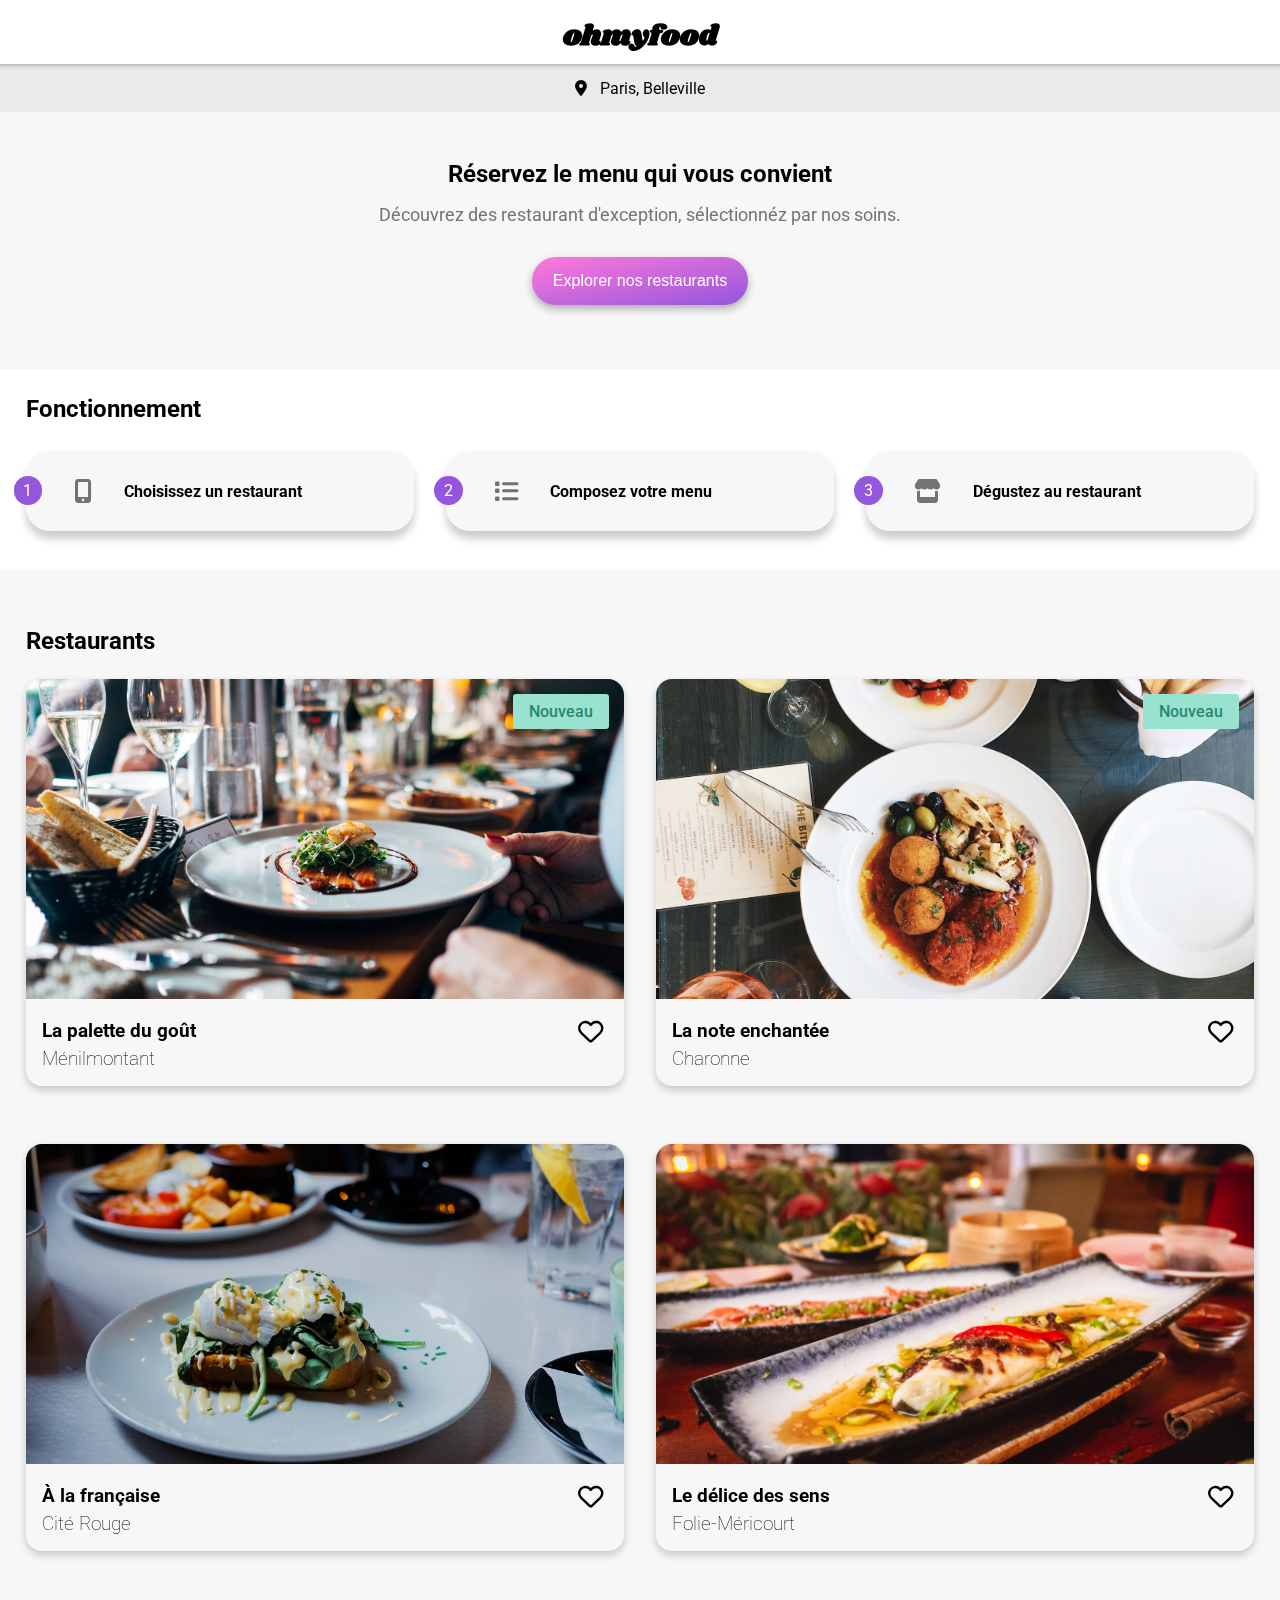
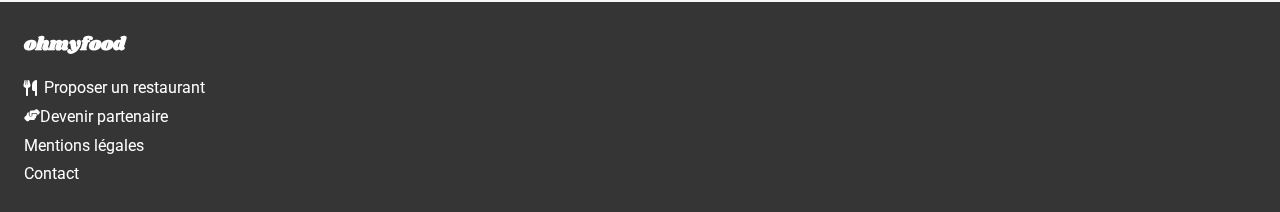
==== commit 841652c9: "deleted double class in footer" ====
--- a/index.html
+++ b/index.html
@@ -4,7 +4,7 @@
     <meta charset="UTF-8" />
     <meta http-equiv="X-UA-Compatible" content="IE=edge" />
     <meta name="viewport" content="width=device-width, initial-scale=1.0" />
-    <link rel="stylesheet" href="assets/main.css" />
+    <link rel="stylesheet" href="assets/style/main.css" />
     <!-- FontAwesome Link -->
     <link
       rel="stylesheet"
@@ -155,11 +155,11 @@
       <a class="footer__link" href="#"
         ><h3 class="footer__heading">ohmyfood</h3></a
       >
-      <a class="footer__link" href="#" class="footer__icon">
+      <a href="#" class="footer__icon footer__link">
         <i class="fa-solid fa-utensils"></i>
         <span class="footer__icon__text">Proposer un restaurant</span>
       </a>
-      <a class="footer__link" href="#" class="footer__icon">
+      <a href="#" class="footer__icon footer__link">
         <i class="fa-solid fa-handshake-angle"></i>
         <span>Devenir partenaire</span>
       </a>
--- a/assets/style/main.css
+++ b/assets/style/main.css
@@ -0,0 +1,629 @@
+/* Global variables */
+@import url("https://fonts.googleapis.com/css2?family=Roboto:wght@300;400;500;700&family=Shrikhand&display=swap");
+#loader {
+  z-index: -10;
+  position: fixed;
+  top: 0;
+  left: 0;
+  display: flex;
+  flex-direction: column;
+  justify-content: center;
+  align-items: center;
+  height: 100vh;
+  width: 100vw;
+  background-image: linear-gradient(to top, #9356dc, #353535);
+  animation: loader 4.5s ease;
+  opacity: 0;
+}
+
+#spinner {
+  display: flex;
+  justify-content: center;
+  align-items: center;
+  height: 4rem;
+  width: 4rem;
+  margin-bottom: 1rem;
+  border: solid 5px #99e2d0;
+  border-bottom-color: transparent;
+  border-radius: 50%;
+  animation: spinner 1.4s linear infinite;
+}
+
+#spinner_2 {
+  display: flex;
+  justify-content: center;
+  align-items: center;
+  height: 3rem;
+  width: 3rem;
+  border: solid 5px #ff79da;
+  border-top-color: transparent;
+  border-radius: 50%;
+  animation: spinner 0.7s reverse linear infinite;
+}
+
+#spinner_3 {
+  height: 2rem;
+  width: 2rem;
+  border: solid 5px #ae80e5;
+  border-right-color: transparent;
+  border-radius: 50%;
+  animation: spinner 0.7s linear infinite;
+}
+
+#heading_spinner {
+  font-size: 2.5rem;
+  font-family: "Shrikhand", cursive;
+  text-shadow: 0.1em 0.1em 0 #353535;
+  color: #99e2d0;
+  animation: heading 4.5s infinite;
+  opacity: 1;
+}
+
+/* Loader */
+@keyframes loader {
+  0% {
+    z-index: 100;
+    opacity: 1;
+  }
+  75% {
+    opacity: 1;
+  }
+  100% {
+    opacity: 0;
+    z-index: 0;
+  }
+}
+@keyframes heading {
+  0% {
+    color: #ffffff;
+    opacity: 0;
+    transform: scale(0.1);
+  }
+  30% {
+    color: #99e2d0;
+    transform: scale(1.4);
+    text-shadow: 0.3em 0.3em 0 #353535;
+  }
+  60% {
+    color: #ffffff;
+    transform: scale(1);
+    text-shadow: 0.1em 0.1em 0 #353535;
+  }
+  100% {
+    color: #ff79da;
+    opacity: 1;
+    transform: scale(1.3);
+    text-shadow: 0.3em 0.3em 0 #353535;
+  }
+}
+/* Spinner */
+@keyframes spinner {
+  0% {
+    transform: rotate(0deg);
+  }
+  100% {
+    transform: rotate(360deg);
+  }
+}
+/* Menu List Fade in Animation */
+@keyframes fadeIn {
+  0% {
+    opacity: 0;
+    transform: translateY(20%);
+  }
+  100% {
+    opacity: 1;
+    transform: translateY(0%);
+  }
+}
+/* Menu Check Icon Rotation */
+@keyframes turnCheck {
+  from {
+    transform: rotate(0deg);
+  }
+  to {
+    transform: rotate(360deg);
+  }
+}
+* {
+  margin: 0;
+  padding: 0;
+  box-sizing: border-box;
+}
+
+html {
+  margin: 0 auto;
+  max-width: 1520px;
+  scroll-behavior: smooth;
+}
+
+body {
+  font-family: "Roboto", sans-serif;
+}
+
+h1 {
+  font-family: "Shrikhand", cursive;
+  font-size: 1.8rem;
+}
+
+/* Keeps nav and footer always on top and bottom */
+.main_wrapper {
+  display: flex;
+  flex-direction: column;
+  justify-content: flex-start;
+  min-height: 100vh;
+}
+
+.footer {
+  margin-top: auto;
+}
+
+/* Section Navbar */
+.navbar {
+  display: flex;
+  justify-content: center;
+  align-items: center;
+  background-color: #ffffff;
+  height: 4rem;
+}
+.navbar__logo {
+  margin-top: 0.5rem;
+}
+.navbar__link {
+  color: #9356dc;
+  text-decoration: none;
+}
+
+.location {
+  display: flex;
+  justify-content: center;
+  align-items: center;
+  height: 3rem;
+  background-color: #eaeaea;
+  box-shadow: inset 0px 5px 5px -4px rgba(0, 0, 0, 0.3);
+}
+.location i {
+  margin-right: 0.8rem;
+}
+
+/* Section Banner */
+.banner {
+  background-color: #f7f7f7;
+  padding: 2rem;
+  text-align: center;
+}
+.banner__heading {
+  margin: 0 1rem;
+  padding: 1rem;
+}
+.banner__text {
+  margin: 0 0 2rem 0;
+  font-size: 18px;
+  color: #737373;
+}
+
+/* Section Operation */
+.operation {
+  display: flex;
+  flex-direction: column;
+  justify-content: center;
+  margin: 2rem 0;
+  padding: 1.6rem;
+}
+.operation__heading {
+  margin: 0 0 1rem 0;
+}
+
+.operation__card {
+  position: relative;
+  display: flex;
+  justify-content: flex-start;
+  align-items: center;
+  height: 5rem;
+  margin: 0.8rem 0;
+  background-color: #f7f7f7;
+  border-radius: 1.5rem;
+  box-shadow: 0 8px 8px rgba(0, 0, 0, 0.2);
+  transition: 0.3s;
+}
+.operation__card__text {
+  font-weight: bold;
+  font-size: 1rem;
+}
+.operation__card:hover {
+  background-color: rgba(147, 86, 220, 0.1882352941);
+  box-shadow: 0 15px 15px rgba(0, 0, 0, 0.3);
+}
+.operation__card:hover .operation__card__icon {
+  color: #9356dc;
+}
+.operation__card__number {
+  position: absolute;
+  top: 25px;
+  left: -12px;
+  height: 1.8rem;
+  width: 1.8rem;
+  display: flex;
+  justify-content: center;
+  align-items: center;
+  background-color: #9356dc;
+  padding: 0.5rem;
+  border-radius: 50%;
+  color: #ffffff;
+}
+.operation__card__icon {
+  margin: 0 2rem 0 3rem;
+  color: #737373;
+  font-size: 1.5rem;
+}
+
+/* Section cards restaurants */
+.restaurants__cards {
+  background-color: #f7f7f7;
+  padding: 1.6rem;
+}
+.restaurants__cards a {
+  text-decoration: none;
+  color: black;
+}
+.restaurants__cards__heading {
+  margin: 2rem 0 1.5rem 0;
+}
+
+.card {
+  position: relative;
+  margin-bottom: 1.6rem;
+  box-shadow: 0 4px 8px 0 rgba(0, 0, 0, 0.2);
+  transition: 0.3s;
+  border-radius: 1rem;
+  /* New Restaurant Icon */
+}
+.card:hover {
+  box-shadow: 0 8px 16px 0 rgba(0, 0, 0, 0.2);
+}
+.card__img {
+  height: 10rem;
+  width: 100%;
+  object-fit: cover;
+  object-position: bottom;
+  border-radius: 1rem 1rem 0 0;
+}
+.card__new__icon {
+  position: absolute;
+  top: 15px;
+  right: 15px;
+  padding: 0.5rem 1rem;
+  background-color: #99e2d0;
+  border-radius: 0.2rem;
+}
+.card__new__text {
+  color: #278870;
+  font-weight: 500;
+}
+
+.container {
+  display: flex;
+  justify-content: space-between;
+  align-items: flex-start;
+  padding: 1rem 1rem;
+  font-size: 1.2rem;
+}
+.container__text {
+  margin-top: 0.3rem;
+  font-weight: lighter;
+}
+
+/* Heart hover and transition */
+.heart {
+  font-size: 1.6rem;
+}
+.heart__icon {
+  position: absolute;
+  right: 20px;
+  z-index: 5;
+  transition: 0.8s ease-out;
+}
+.heart__icon:hover {
+  cursor: pointer;
+  color: #9356dc;
+}
+.heart__icon:hover + .full_heart {
+  opacity: 1;
+  transform: scale(1);
+}
+.heart .full_heart {
+  position: absolute;
+  right: 20px;
+  font-size: 1.6rem;
+  color: #9356dc;
+  transition: 0.8s ease-in-out;
+  transform: scale(0.1);
+  opacity: 0;
+}
+
+/* Footer */
+.footer {
+  display: flex;
+  flex-direction: column;
+  background-color: #353535;
+  padding: 1.5rem;
+}
+.footer__heading {
+  margin-bottom: 0.7rem;
+  font-family: "Shrikhand", cursive;
+}
+.footer__link {
+  margin: 0.3rem 0;
+  color: #ffffff;
+  text-decoration: none;
+}
+.footer__icon {
+  display: flex;
+  align-items: center;
+}
+.footer__icon__text {
+  margin-left: 0.4rem;
+}
+.footer__icon .fa-handshake-angle {
+  font-size: 0.8rem;
+}
+
+@media only screen and (min-width: 796px) {
+  .operation__cards {
+    display: flex;
+    justify-content: space-between;
+    grid-gap: 2rem;
+  }
+  .operation__cards .operation__card {
+    width: 100%;
+    padding-right: 1rem;
+  }
+  .restaurants__cards__container {
+    display: grid;
+    grid-template-columns: 1fr 1fr;
+    grid-gap: 2rem;
+  }
+}
+@media only screen and (min-width: 481px) {
+  .operation {
+    margin: 0;
+  }
+  .card__img {
+    height: 20rem;
+    object-position: unset;
+  }
+}
+/* Positioning of back flash in navbar */
+.nav__restaurant__right, .nav__restaurant__left {
+  flex: 1;
+}
+.nav__restaurant__left {
+  margin: 0.5rem 0 0 2rem;
+  font-size: 1.5rem;
+}
+.nav__restaurant__left__icon {
+  color: black;
+  transition: 0.2s;
+}
+.nav__restaurant__left__icon:hover {
+  color: #9356dc;
+  transform: scale(1.1);
+}
+.nav__restaurant__right {
+  margin-right: 2rem;
+}
+
+/* Image section */
+.restaurant__img {
+  height: 14rem;
+}
+.restaurant__img__photo {
+  height: 18rem;
+  width: 100%;
+  object-fit: cover;
+}
+
+/* Section Menu */
+.menu {
+  padding: 1rem;
+  background-color: #eaeaea;
+  border-radius: 4rem 4rem 0 0;
+}
+.menu ul {
+  list-style: none;
+}
+
+/* Heading Menu */
+.menu__restaurant {
+  position: relative;
+  display: flex;
+  justify-content: space-between;
+  align-items: center;
+  margin: 2rem 0;
+}
+
+.menu__restaurant__heart {
+  position: absolute;
+  top: 5px;
+  right: -5px;
+}
+
+.menu__type {
+  margin-bottom: 3rem;
+  /* Heading Menu Type */
+}
+.menu__type__heading {
+  position: relative;
+  margin-bottom: 2rem;
+  font-size: 16px;
+  font-weight: lighter;
+}
+.menu__type__heading::after {
+  content: "";
+  position: absolute;
+  top: 25px;
+  left: 0px;
+  background-color: #99e2d0;
+  height: 0.2rem;
+  width: 2.5rem;
+}
+
+/* Menu Type (Starters, Mains, Desserts */
+/* Cards Restaurant */
+.card__restaurant {
+  display: flex;
+  justify-content: space-between;
+  height: 5rem;
+  padding-left: 1rem;
+  background-color: #ffffff;
+  overflow: hidden;
+  cursor: pointer;
+  /* Animation Check Dish */
+}
+.card__restaurant:hover .check {
+  margin-right: 0;
+  width: 4rem;
+  visibility: visible;
+}
+.card__restaurant:hover .check__icon {
+  animation: turnCheck 0.5s ease;
+}
+
+.dish {
+  display: flex;
+  flex-direction: column;
+  justify-content: space-between;
+  margin: 1rem 0;
+  white-space: nowrap;
+  text-overflow: ellipsis;
+  overflow: hidden;
+}
+.dish__name {
+  font-size: 1.3rem;
+  margin: 0 0 0.2rem 0;
+  font-weight: 500;
+  white-space: nowrap;
+  text-overflow: ellipsis;
+  overflow: hidden;
+}
+.dish__side {
+  color: #737373;
+  white-space: nowrap;
+  text-overflow: ellipsis;
+  overflow: hidden;
+}
+.dish__price {
+  display: flex;
+  align-items: flex-end;
+  margin: 0 3rem 1rem auto;
+  font-weight: 500;
+}
+
+.check {
+  display: flex;
+  justify-content: center;
+  align-items: center;
+  margin-left: -1rem;
+  margin-right: -3rem;
+  padding: 1rem 1.4rem;
+  width: 0;
+  background-color: #99e2d0;
+  border-radius: 0 1rem 1rem 0;
+  visibility: hidden;
+  transition: 0.5s;
+}
+.check__icon {
+  color: #ffffff;
+  font-size: 1.6rem;
+}
+
+/* Animation for menu */
+.fade_in {
+  animation: fadeIn 1.2s ease-out forwards;
+  opacity: 0;
+  transform: translateY(200%);
+}
+
+.fade_in_1 {
+  animation-delay: 200ms;
+}
+
+.fade_in_2 {
+  animation-delay: 400ms;
+}
+
+.fade_in_3 {
+  animation-delay: 600ms;
+}
+
+.fade_in_4 {
+  animation-delay: 800ms;
+}
+
+.fade_in_5 {
+  animation-delay: 1000ms;
+}
+
+.fade_in_6 {
+  animation-delay: 1200ms;
+}
+
+.fade_in_7 {
+  animation-delay: 1400ms;
+}
+
+.fade_in_8 {
+  animation-delay: 1600ms;
+}
+
+.fade_in_9 {
+  animation-delay: 1800ms;
+}
+
+.fade_in_10 {
+  animation-delay: 2000ms;
+}
+
+.fade_in_11 {
+  animation-delay: 2200ms;
+}
+
+/* Button Restaurant */
+#button_restaurant {
+  display: flex;
+  justify-content: center;
+  align-items: center;
+}
+#button_restaurant button {
+  width: 50%;
+}
+
+@media only screen and (min-width: 796px) {
+  .menu__wrapper {
+    display: flex;
+    flex-direction: column;
+    margin: 0 auto;
+    width: 60%;
+  }
+}
+button {
+  cursor: pointer;
+  height: 3rem;
+  margin-bottom: 2rem;
+  padding: 0 1.3rem;
+  transition: 0.3s;
+  background-image: linear-gradient(to bottom right, #ff79da, #9356dc);
+  border-radius: 1.5rem;
+  border: none;
+  box-shadow: 0 4px 8px rgba(0, 0, 0, 0.3);
+  color: #ffffff;
+  font-size: 1rem;
+  font-weight: 500;
+}
+
+button:hover {
+  box-shadow: 0 8px 16px rgba(0, 0, 0, 0.3);
+  background-image: linear-gradient(to bottom right, rgba(255, 121, 218, 0.8196078431), rgba(147, 86, 220, 0.8196078431));
+}
+
+/*# sourceMappingURL=main.css.map */
